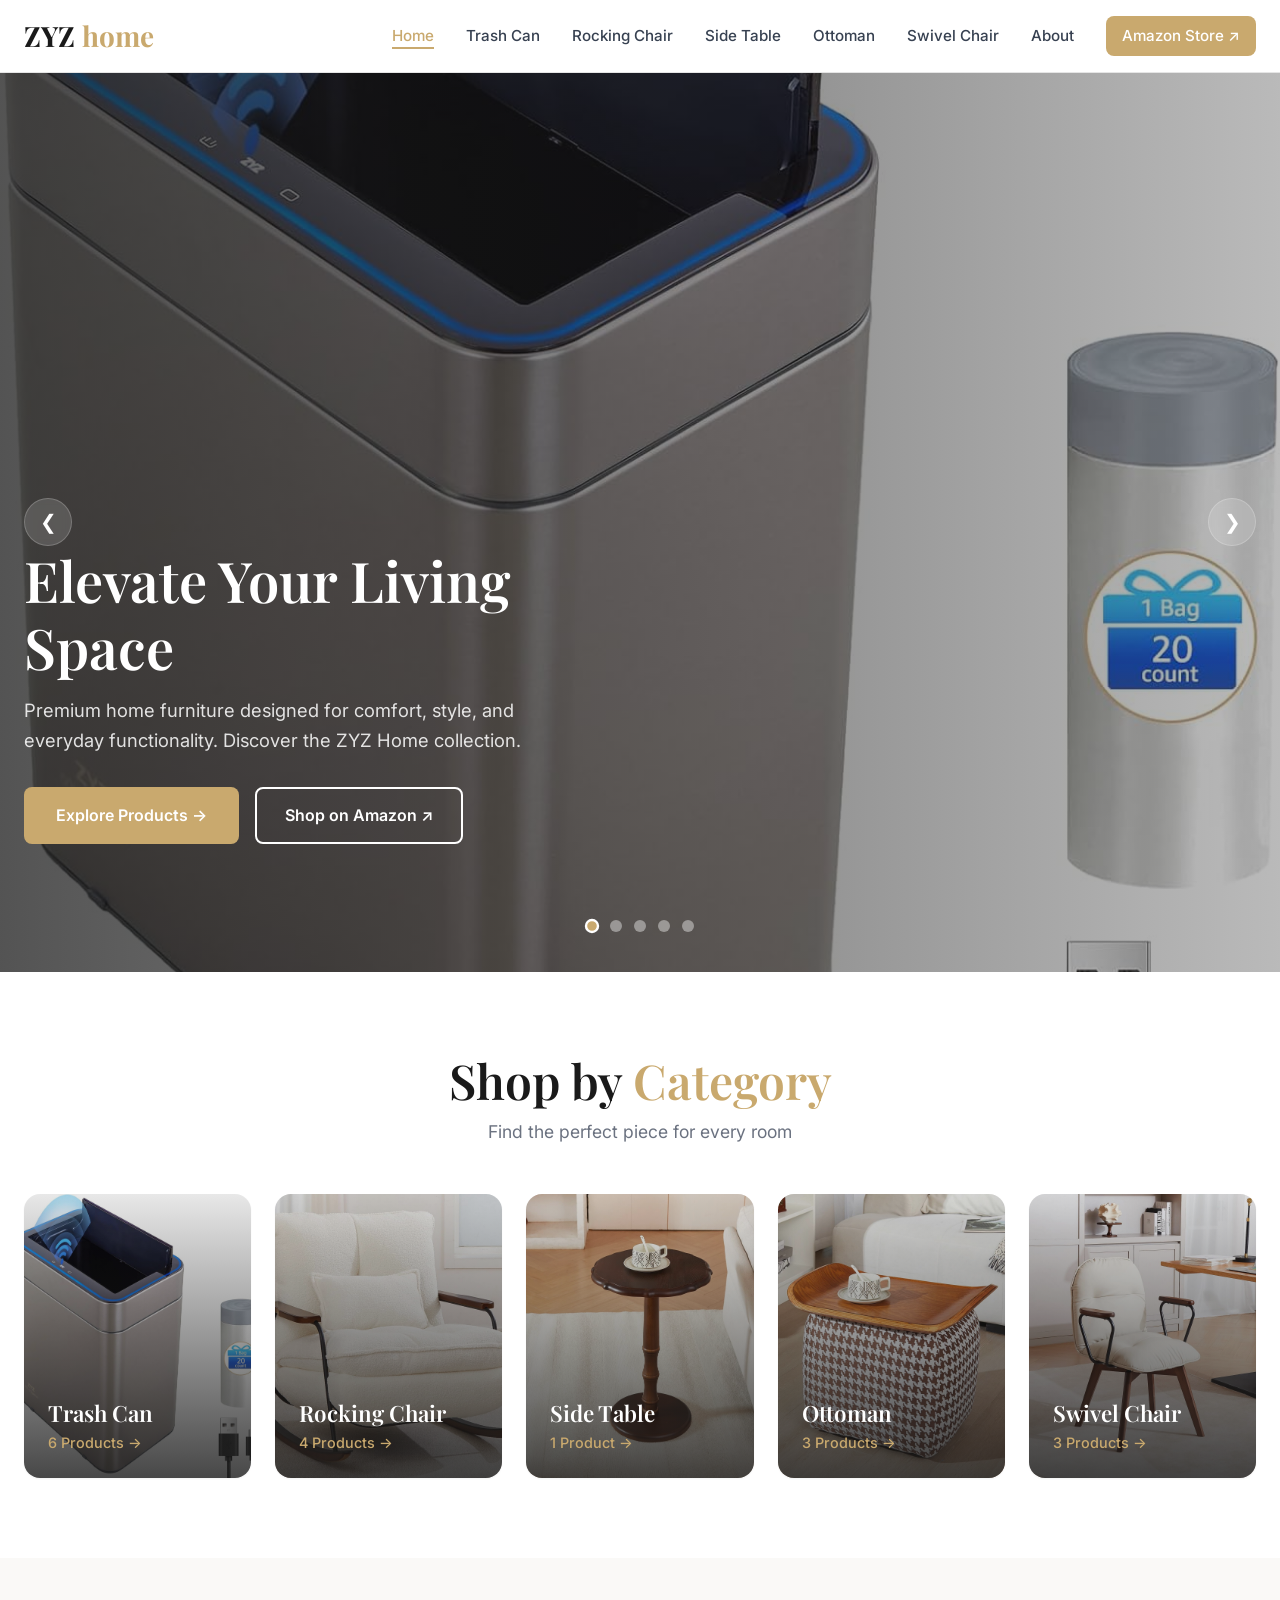
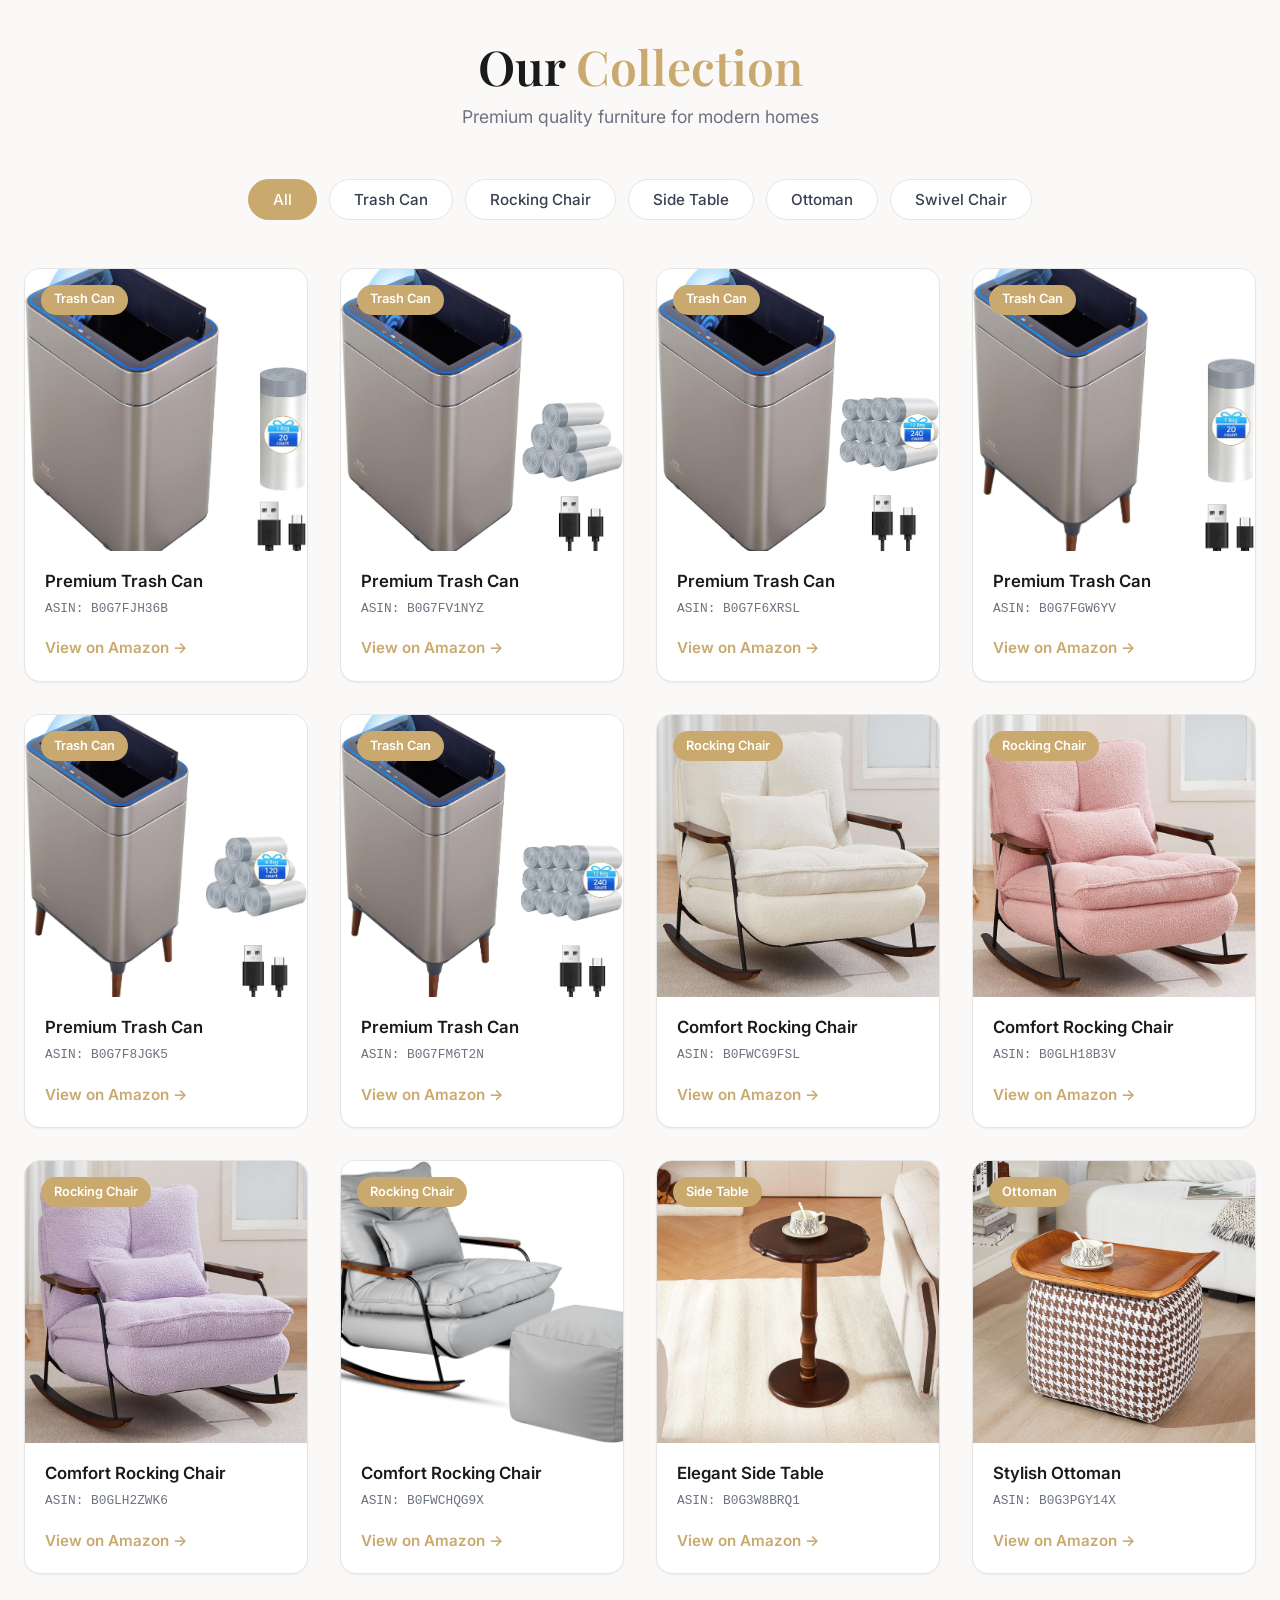
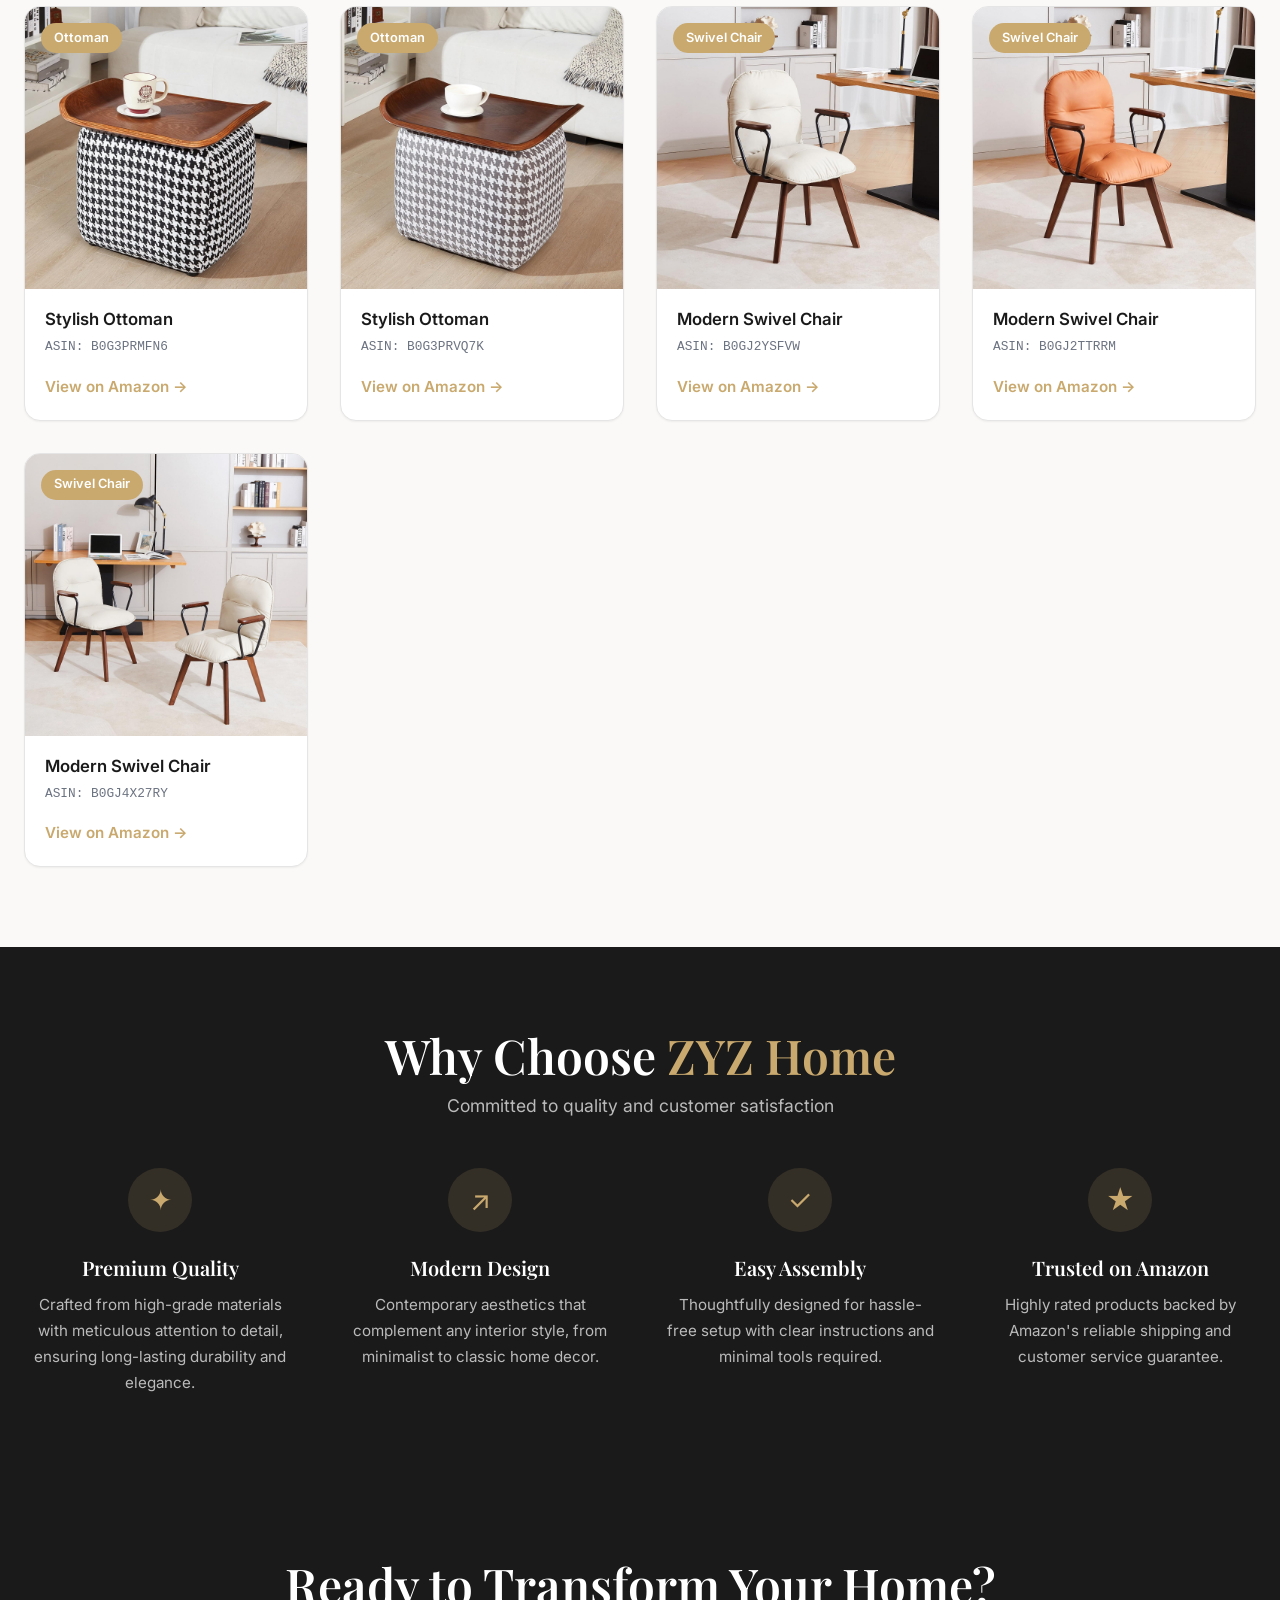
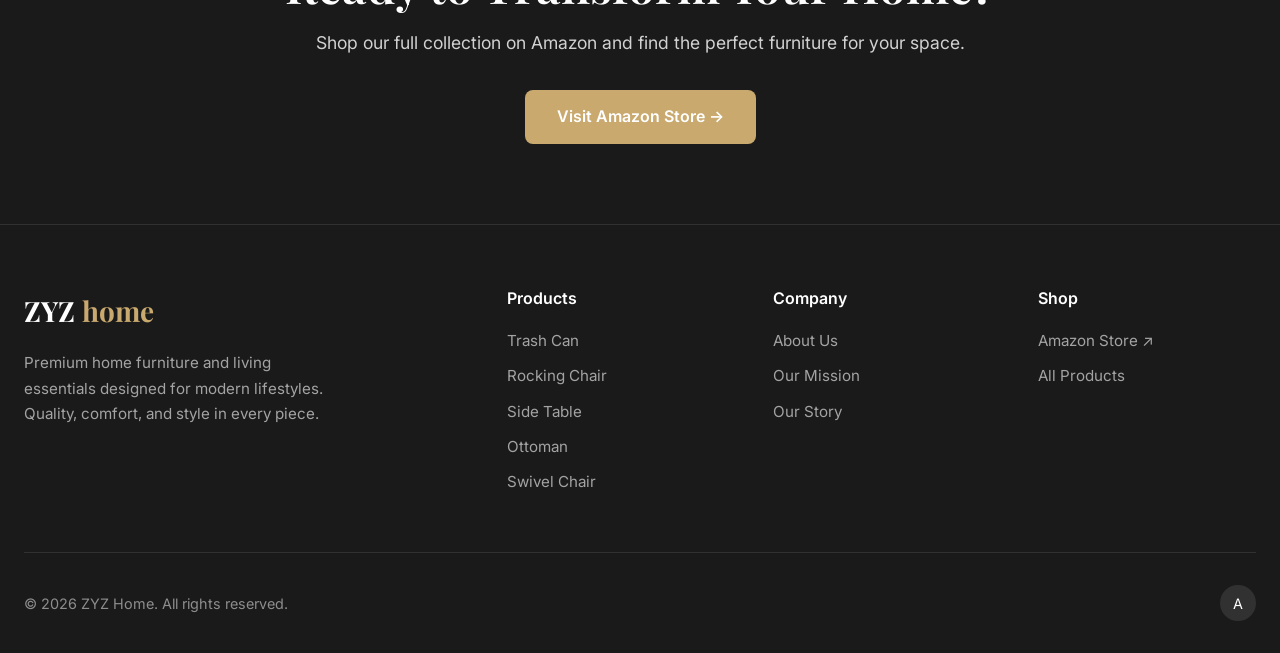
==== index.html @ 6f9af77f "feat: rebuild complete static website with all pages - Add 7 HTML pages: index, about, trash-can, ro" ====
<!DOCTYPE html>
<html lang="en">
<head>
  <meta charset="UTF-8">
  <meta name="viewport" content="width=device-width, initial-scale=1.0">
  <title>ZYZ Home | Premium Home Furniture & Living Essentials</title>
  <meta name="description" content="ZYZ Home offers premium home furniture including trash cans, rocking chairs, side tables, ottomans, and swivel chairs. Shop quality living essentials on Amazon.">
  <meta name="keywords" content="ZYZ Home, home furniture, trash can, rocking chair, side table, ottoman, swivel chair, living essentials, Amazon furniture">
  <meta name="author" content="ZYZ Home">
  <meta name="robots" content="index, follow">
  <link rel="canonical" href="https://zyzhome.com/">

  <!-- Open Graph -->
  <meta property="og:type" content="website">
  <meta property="og:url" content="https://zyzhome.com/">
  <meta property="og:title" content="ZYZ Home | Premium Home Furniture & Living Essentials">
  <meta property="og:description" content="Discover premium home furniture crafted for modern living. Shop trash cans, rocking chairs, side tables, ottomans, and swivel chairs.">
  <meta property="og:image" content="https://zyzhome.com/images/B0G7FJH36B.jpg">
  <meta property="og:site_name" content="ZYZ Home">
  <meta property="og:locale" content="en_US">

  <!-- Twitter Card -->
  <meta name="twitter:card" content="summary_large_image">
  <meta name="twitter:title" content="ZYZ Home | Premium Home Furniture & Living Essentials">
  <meta name="twitter:description" content="Discover premium home furniture crafted for modern living. Shop trash cans, rocking chairs, side tables, ottomans, and swivel chairs.">
  <meta name="twitter:image" content="https://zyzhome.com/images/B0G7FJH36B.jpg">

  <!-- Fonts -->
  <link rel="preconnect" href="https://fonts.googleapis.com">
  <link rel="preconnect" href="https://fonts.gstatic.com" crossorigin>
  <link href="https://fonts.googleapis.com/css2?family=Inter:wght@300;400;500;600;700&family=Playfair+Display:wght@400;500;600;700&display=swap" rel="stylesheet">

  <!-- Styles -->
  <link rel="stylesheet" href="css/style.css">

  <!-- Favicon -->
  <link rel="icon" type="image/svg+xml" href="data:image/svg+xml,<svg xmlns='http://www.w3.org/2000/svg' viewBox='0 0 100 100'><text y='.9em' font-size='90'>🏠</text></svg>">

  <!-- Schema.org JSON-LD -->
  <script type="application/ld+json">
  {
    "@context": "https://schema.org",
    "@type": "Organization",
    "name": "ZYZ Home",
    "url": "https://zyzhome.com",
    "logo": "https://zyzhome.com/images/B0G7FJH36B.jpg",
    "sameAs": [
      "https://www.amazon.com/stores/ZYZLIVING/page/F11979F5-F581-47CB-9717-7A19A6B0B1EC"
    ],
    "description": "ZYZ Home offers premium home furniture including trash cans, rocking chairs, side tables, ottomans, and swivel chairs."
  }
  </script>
  <script type="application/ld+json">
  {
    "@context": "https://schema.org",
    "@type": "WebSite",
    "url": "https://zyzhome.com",
    "name": "ZYZ Home",
    "potentialAction": {
      "@type": "SearchAction",
      "target": "https://zyzhome.com/?q={search_term_string}",
      "query-input": "required name=search_term_string"
    }
  }
  </script>
  <script type="application/ld+json">
  {
    "@context": "https://schema.org",
    "@type": "ItemList",
    "itemListElement": [
      {
        "@type": "ListItem",
        "position": 1,
        "name": "Trash Can",
        "item": "https://zyzhome.com/#trash-can"
      },
      {
        "@type": "ListItem",
        "position": 2,
        "name": "Rocking Chair",
        "item": "https://zyzhome.com/#rocking-chair"
      },
      {
        "@type": "ListItem",
        "position": 3,
        "name": "Side Table",
        "item": "https://zyzhome.com/#side-table"
      },
      {
        "@type": "ListItem",
        "position": 4,
        "name": "Ottoman",
        "item": "https://zyzhome.com/#ottoman"
      },
      {
        "@type": "ListItem",
        "position": 5,
        "name": "Swivel Chair",
        "item": "https://zyzhome.com/#swivel-chair"
      }
    ]
  }
  </script>
</head>
<body>

  <!-- Navigation -->
  <nav class="navbar" id="navbar" role="navigation" aria-label="Main navigation">
    <div class="container">
      <a href="index.html" class="logo">ZYZ <span>home</span></a>
      <ul class="nav-links" id="navLinks">
        <li><a href="index.html" class="active">Home</a></li>
        <li><a href="#trash-can">Trash Can</a></li>
        <li><a href="#rocking-chair">Rocking Chair</a></li>
        <li><a href="#side-table">Side Table</a></li>
        <li><a href="#ottoman">Ottoman</a></li>
        <li><a href="#swivel-chair">Swivel Chair</a></li>
        <li><a href="about.html">About</a></li>
        <li><a href="https://www.amazon.com/stores/ZYZLIVING/page/F11979F5-F581-47CB-9717-7A19A6B0B1EC" target="_blank" rel="noopener noreferrer" class="amazon-link">Amazon Store ↗</a></li>
      </ul>
      <button class="mobile-menu-btn" id="mobileMenuBtn" aria-label="Toggle menu" aria-expanded="false">
        <span></span>
        <span></span>
        <span></span>
      </button>
    </div>
  </nav>

  <!-- Hero Carousel -->
  <section class="hero-carousel" id="home" aria-label="Featured products carousel">
    <div class="carousel-slide active">
      <img src="images/B0G7FJH36B.jpg" alt="Premium Trash Can by ZYZ Home" loading="eager">
      <div class="carousel-overlay"></div>
    </div>
    <div class="carousel-slide">
      <img src="images/B0FWCG9FSL.jpg" alt="Comfortable Rocking Chair by ZYZ Home" loading="lazy">
      <div class="carousel-overlay"></div>
    </div>
    <div class="carousel-slide">
      <img src="images/B0G3W8BRQ1.jpg" alt="Elegant Side Table by ZYZ Home" loading="lazy">
      <div class="carousel-overlay"></div>
    </div>
    <div class="carousel-slide">
      <img src="images/B0G3PGY14X.jpg" alt="Stylish Ottoman by ZYZ Home" loading="lazy">
      <div class="carousel-overlay"></div>
    </div>
    <div class="carousel-slide">
      <img src="images/B0GJ2YSFVW.jpg" alt="Modern Swivel Chair by ZYZ Home" loading="lazy">
      <div class="carousel-overlay"></div>
    </div>

    <div class="carousel-content">
      <div class="container">
        <h2>Elevate Your Living Space</h2>
        <p>Premium home furniture designed for comfort, style, and everyday functionality. Discover the ZYZ Home collection.</p>
        <div class="carousel-buttons">
          <a href="#products" class="btn-primary">Explore Products →</a>
          <a href="https://www.amazon.com/stores/ZYZLIVING/page/F11979F5-F581-47CB-9717-7A19A6B0B1EC" target="_blank" rel="noopener noreferrer" class="btn-outline">Shop on Amazon ↗</a>
        </div>
      </div>
    </div>

    <button class="carousel-nav carousel-prev" id="carouselPrev" aria-label="Previous slide">❮</button>
    <button class="carousel-nav carousel-next" id="carouselNext" aria-label="Next slide">❯</button>

    <div class="carousel-dots" id="carouselDots" role="tablist" aria-label="Carousel navigation">
      <button class="carousel-dot active" data-index="0" role="tab" aria-label="Go to slide 1" aria-selected="true"></button>
      <button class="carousel-dot" data-index="1" role="tab" aria-label="Go to slide 2" aria-selected="false"></button>
      <button class="carousel-dot" data-index="2" role="tab" aria-label="Go to slide 3" aria-selected="false"></button>
      <button class="carousel-dot" data-index="3" role="tab" aria-label="Go to slide 4" aria-selected="false"></button>
      <button class="carousel-dot" data-index="4" role="tab" aria-label="Go to slide 5" aria-selected="false"></button>
    </div>
  </section>

  <!-- Categories -->
  <section class="categories-section" aria-label="Product categories">
    <div class="container">
      <div class="section-title">
        <h2>Shop by <span>Category</span></h2>
        <p class="section-subtitle">Find the perfect piece for every room</p>
      </div>
      <div class="categories-grid">
        <a href="#trash-can" class="category-card" onclick="filterProducts('trash-can')">
          <img src="images/B0G7FJH36B.jpg" alt="Trash Can Collection" loading="lazy">
          <div class="category-card-overlay">
            <h3>Trash Can</h3>
            <span>6 Products →</span>
          </div>
        </a>
        <a href="#rocking-chair" class="category-card" onclick="filterProducts('rocking-chair')">
          <img src="images/B0FWCG9FSL.jpg" alt="Rocking Chair Collection" loading="lazy">
          <div class="category-card-overlay">
            <h3>Rocking Chair</h3>
            <span>4 Products →</span>
          </div>
        </a>
        <a href="#side-table" class="category-card" onclick="filterProducts('side-table')">
          <img src="images/B0G3W8BRQ1.jpg" alt="Side Table Collection" loading="lazy">
          <div class="category-card-overlay">
            <h3>Side Table</h3>
            <span>1 Product →</span>
          </div>
        </a>
        <a href="#ottoman" class="category-card" onclick="filterProducts('ottoman')">
          <img src="images/B0G3PGY14X.jpg" alt="Ottoman Collection" loading="lazy">
          <div class="category-card-overlay">
            <h3>Ottoman</h3>
            <span>3 Products →</span>
          </div>
        </a>
        <a href="#swivel-chair" class="category-card" onclick="filterProducts('swivel-chair')">
          <img src="images/B0GJ2YSFVW.jpg" alt="Swivel Chair Collection" loading="lazy">
          <div class="category-card-overlay">
            <h3>Swivel Chair</h3>
            <span>3 Products →</span>
          </div>
        </a>
      </div>
    </div>
  </section>

  <!-- Products Section -->
  <section class="products-section" id="products" aria-label="All products">
    <div class="container">
      <div class="section-title">
        <h2>Our <span>Collection</span></h2>
        <p class="section-subtitle">Premium quality furniture for modern homes</p>
      </div>

      <div class="filter-bar" role="group" aria-label="Product filters">
        <button class="filter-btn active" data-filter="all" onclick="filterProducts('all')">All</button>
        <button class="filter-btn" data-filter="trash-can" onclick="filterProducts('trash-can')">Trash Can</button>
        <button class="filter-btn" data-filter="rocking-chair" onclick="filterProducts('rocking-chair')">Rocking Chair</button>
        <button class="filter-btn" data-filter="side-table" onclick="filterProducts('side-table')">Side Table</button>
        <button class="filter-btn" data-filter="ottoman" onclick="filterProducts('ottoman')">Ottoman</button>
        <button class="filter-btn" data-filter="swivel-chair" onclick="filterProducts('swivel-chair')">Swivel Chair</button>
      </div>

      <div class="products-grid" id="productsGrid">
        <!-- Trash Can -->
        <article class="product-card" data-category="trash-can" id="trash-can">
          <div class="product-image">
            <img src="images/B0G7FJH36B.jpg" alt="ZYZ Home Trash Can" loading="lazy">
            <span class="product-badge">Trash Can</span>
          </div>
          <div class="product-info">
            <h3>Premium Trash Can</h3>
            <span class="asin">ASIN: B0G7FJH36B</span>
            <a href="https://www.amazon.com/dp/B0G7FJH36B" target="_blank" rel="noopener noreferrer" class="product-link">View on Amazon →</a>
          </div>
        </article>
        <article class="product-card" data-category="trash-can">
          <div class="product-image">
            <img src="images/B0G7FV1NYZ.jpg" alt="ZYZ Home Trash Can" loading="lazy">
            <span class="product-badge">Trash Can</span>
          </div>
          <div class="product-info">
            <h3>Premium Trash Can</h3>
            <span class="asin">ASIN: B0G7FV1NYZ</span>
            <a href="https://www.amazon.com/dp/B0G7FV1NYZ" target="_blank" rel="noopener noreferrer" class="product-link">View on Amazon →</a>
          </div>
        </article>
        <article class="product-card" data-category="trash-can">
          <div class="product-image">
            <img src="images/B0G7F6XRSL.jpg" alt="ZYZ Home Trash Can" loading="lazy">
            <span class="product-badge">Trash Can</span>
          </div>
          <div class="product-info">
            <h3>Premium Trash Can</h3>
            <span class="asin">ASIN: B0G7F6XRSL</span>
            <a href="https://www.amazon.com/dp/B0G7F6XRSL" target="_blank" rel="noopener noreferrer" class="product-link">View on Amazon →</a>
          </div>
        </article>
        <article class="product-card" data-category="trash-can">
          <div class="product-image">
            <img src="images/B0G7FGW6YV.jpg" alt="ZYZ Home Trash Can" loading="lazy">
            <span class="product-badge">Trash Can</span>
          </div>
          <div class="product-info">
            <h3>Premium Trash Can</h3>
            <span class="asin">ASIN: B0G7FGW6YV</span>
            <a href="https://www.amazon.com/dp/B0G7FGW6YV" target="_blank" rel="noopener noreferrer" class="product-link">View on Amazon →</a>
          </div>
        </article>
        <article class="product-card" data-category="trash-can">
          <div class="product-image">
            <img src="images/B0G7F8JGK5.jpg" alt="ZYZ Home Trash Can" loading="lazy">
            <span class="product-badge">Trash Can</span>
          </div>
          <div class="product-info">
            <h3>Premium Trash Can</h3>
            <span class="asin">ASIN: B0G7F8JGK5</span>
            <a href="https://www.amazon.com/dp/B0G7F8JGK5" target="_blank" rel="noopener noreferrer" class="product-link">View on Amazon →</a>
          </div>
        </article>
        <article class="product-card" data-category="trash-can">
          <div class="product-image">
            <img src="images/B0G7FM6T2N.jpg" alt="ZYZ Home Trash Can" loading="lazy">
            <span class="product-badge">Trash Can</span>
          </div>
          <div class="product-info">
            <h3>Premium Trash Can</h3>
            <span class="asin">ASIN: B0G7FM6T2N</span>
            <a href="https://www.amazon.com/dp/B0G7FM6T2N" target="_blank" rel="noopener noreferrer" class="product-link">View on Amazon →</a>
          </div>
        </article>

        <!-- Rocking Chair -->
        <article class="product-card" data-category="rocking-chair" id="rocking-chair">
          <div class="product-image">
            <img src="images/B0FWCG9FSL.jpg" alt="ZYZ Home Rocking Chair" loading="lazy">
            <span class="product-badge">Rocking Chair</span>
          </div>
          <div class="product-info">
            <h3>Comfort Rocking Chair</h3>
            <span class="asin">ASIN: B0FWCG9FSL</span>
            <a href="https://www.amazon.com/dp/B0FWCG9FSL" target="_blank" rel="noopener noreferrer" class="product-link">View on Amazon →</a>
          </div>
        </article>
        <article class="product-card" data-category="rocking-chair">
          <div class="product-image">
            <img src="images/B0GLH18B3V.jpg" alt="ZYZ Home Rocking Chair" loading="lazy">
            <span class="product-badge">Rocking Chair</span>
          </div>
          <div class="product-info">
            <h3>Comfort Rocking Chair</h3>
            <span class="asin">ASIN: B0GLH18B3V</span>
            <a href="https://www.amazon.com/dp/B0GLH18B3V" target="_blank" rel="noopener noreferrer" class="product-link">View on Amazon →</a>
          </div>
        </article>
        <article class="product-card" data-category="rocking-chair">
          <div class="product-image">
            <img src="images/B0GLH2ZWK6.jpg" alt="ZYZ Home Rocking Chair" loading="lazy">
            <span class="product-badge">Rocking Chair</span>
          </div>
          <div class="product-info">
            <h3>Comfort Rocking Chair</h3>
            <span class="asin">ASIN: B0GLH2ZWK6</span>
            <a href="https://www.amazon.com/dp/B0GLH2ZWK6" target="_blank" rel="noopener noreferrer" class="product-link">View on Amazon →</a>
          </div>
        </article>
        <article class="product-card" data-category="rocking-chair">
          <div class="product-image">
            <img src="images/B0FWCHQG9X.jpg" alt="ZYZ Home Rocking Chair" loading="lazy">
            <span class="product-badge">Rocking Chair</span>
          </div>
          <div class="product-info">
            <h3>Comfort Rocking Chair</h3>
            <span class="asin">ASIN: B0FWCHQG9X</span>
            <a href="https://www.amazon.com/dp/B0FWCHQG9X" target="_blank" rel="noopener noreferrer" class="product-link">View on Amazon →</a>
          </div>
        </article>

        <!-- Side Table -->
        <article class="product-card" data-category="side-table" id="side-table">
          <div class="product-image">
            <img src="images/B0G3W8BRQ1.jpg" alt="ZYZ Home Side Table" loading="lazy">
            <span class="product-badge">Side Table</span>
          </div>
          <div class="product-info">
            <h3>Elegant Side Table</h3>
            <span class="asin">ASIN: B0G3W8BRQ1</span>
            <a href="https://www.amazon.com/dp/B0G3W8BRQ1" target="_blank" rel="noopener noreferrer" class="product-link">View on Amazon →</a>
          </div>
        </article>

        <!-- Ottoman -->
        <article class="product-card" data-category="ottoman" id="ottoman">
          <div class="product-image">
            <img src="images/B0G3PGY14X.jpg" alt="ZYZ Home Ottoman" loading="lazy">
            <span class="product-badge">Ottoman</span>
          </div>
          <div class="product-info">
            <h3>Stylish Ottoman</h3>
            <span class="asin">ASIN: B0G3PGY14X</span>
            <a href="https://www.amazon.com/dp/B0G3PGY14X" target="_blank" rel="noopener noreferrer" class="product-link">View on Amazon →</a>
          </div>
        </article>
        <article class="product-card" data-category="ottoman">
          <div class="product-image">
            <img src="images/B0G3PRMFN6.jpg" alt="ZYZ Home Ottoman" loading="lazy">
            <span class="product-badge">Ottoman</span>
          </div>
          <div class="product-info">
            <h3>Stylish Ottoman</h3>
            <span class="asin">ASIN: B0G3PRMFN6</span>
            <a href="https://www.amazon.com/dp/B0G3PRMFN6" target="_blank" rel="noopener noreferrer" class="product-link">View on Amazon →</a>
          </div>
        </article>
        <article class="product-card" data-category="ottoman">
          <div class="product-image">
            <img src="images/B0G3PRVQ7K.jpg" alt="ZYZ Home Ottoman" loading="lazy">
            <span class="product-badge">Ottoman</span>
          </div>
          <div class="product-info">
            <h3>Stylish Ottoman</h3>
            <span class="asin">ASIN: B0G3PRVQ7K</span>
            <a href="https://www.amazon.com/dp/B0G3PRVQ7K" target="_blank" rel="noopener noreferrer" class="product-link">View on Amazon →</a>
          </div>
        </article>

        <!-- Swivel Chair -->
        <article class="product-card" data-category="swivel-chair" id="swivel-chair">
          <div class="product-image">
            <img src="images/B0GJ2YSFVW.jpg" alt="ZYZ Home Swivel Chair" loading="lazy">
            <span class="product-badge">Swivel Chair</span>
          </div>
          <div class="product-info">
            <h3>Modern Swivel Chair</h3>
            <span class="asin">ASIN: B0GJ2YSFVW</span>
            <a href="https://www.amazon.com/dp/B0GJ2YSFVW" target="_blank" rel="noopener noreferrer" class="product-link">View on Amazon →</a>
          </div>
        </article>
        <article class="product-card" data-category="swivel-chair">
          <div class="product-image">
            <img src="images/B0GJ2TTRRM.jpg" alt="ZYZ Home Swivel Chair" loading="lazy">
            <span class="product-badge">Swivel Chair</span>
          </div>
          <div class="product-info">
            <h3>Modern Swivel Chair</h3>
            <span class="asin">ASIN: B0GJ2TTRRM</span>
            <a href="https://www.amazon.com/dp/B0GJ2TTRRM" target="_blank" rel="noopener noreferrer" class="product-link">View on Amazon →</a>
          </div>
        </article>
        <article class="product-card" data-category="swivel-chair">
          <div class="product-image">
            <img src="images/B0GJ4X27RY.jpg" alt="ZYZ Home Swivel Chair" loading="lazy">
            <span class="product-badge">Swivel Chair</span>
          </div>
          <div class="product-info">
            <h3>Modern Swivel Chair</h3>
            <span class="asin">ASIN: B0GJ4X27RY</span>
            <a href="https://www.amazon.com/dp/B0GJ4X27RY" target="_blank" rel="noopener noreferrer" class="product-link">View on Amazon →</a>
          </div>
        </article>
      </div>
    </div>
  </section>

  <!-- Features -->
  <section class="features-section" aria-label="Why choose ZYZ Home">
    <div class="container">
      <div class="section-title">
        <h2>Why Choose <span style="color: var(--accent);">ZYZ Home</span></h2>
        <p class="section-subtitle" style="color: rgba(255,255,255,0.7);">Committed to quality and customer satisfaction</p>
      </div>
      <div class="features-grid">
        <div class="feature-item">
          <div class="feature-icon">✦</div>
          <h3>Premium Quality</h3>
          <p>Crafted from high-grade materials with meticulous attention to detail, ensuring long-lasting durability and elegance.</p>
        </div>
        <div class="feature-item">
          <div class="feature-icon">↗</div>
          <h3>Modern Design</h3>
          <p>Contemporary aesthetics that complement any interior style, from minimalist to classic home decor.</p>
        </div>
        <div class="feature-item">
          <div class="feature-icon">✓</div>
          <h3>Easy Assembly</h3>
          <p>Thoughtfully designed for hassle-free setup with clear instructions and minimal tools required.</p>
        </div>
        <div class="feature-item">
          <div class="feature-icon">★</div>
          <h3>Trusted on Amazon</h3>
          <p>Highly rated products backed by Amazon's reliable shipping and customer service guarantee.</p>
        </div>
      </div>
    </div>
  </section>

  <!-- CTA -->
  <section class="cta-section" aria-label="Call to action">
    <div class="container">
      <h2>Ready to Transform Your Home?</h2>
      <p>Shop our full collection on Amazon and find the perfect furniture for your space.</p>
      <a href="https://www.amazon.com/stores/ZYZLIVING/page/F11979F5-F581-47CB-9717-7A19A6B0B1EC" target="_blank" rel="noopener noreferrer" class="btn-primary">Visit Amazon Store →</a>
    </div>
  </section>

  <!-- Footer -->
  <footer class="footer" role="contentinfo">
    <div class="container">
      <div class="footer-grid">
        <div class="footer-brand">
          <a href="index.html" class="logo">ZYZ <span>home</span></a>
          <p>Premium home furniture and living essentials designed for modern lifestyles. Quality, comfort, and style in every piece.</p>
        </div>
        <div class="footer-links">
          <h4>Products</h4>
          <ul>
            <li><a href="#trash-can">Trash Can</a></li>
            <li><a href="#rocking-chair">Rocking Chair</a></li>
            <li><a href="#side-table">Side Table</a></li>
            <li><a href="#ottoman">Ottoman</a></li>
            <li><a href="#swivel-chair">Swivel Chair</a></li>
          </ul>
        </div>
        <div class="footer-links">
          <h4>Company</h4>
          <ul>
            <li><a href="about.html">About Us</a></li>
            <li><a href="about.html#mission">Our Mission</a></li>
            <li><a href="about.html#timeline">Our Story</a></li>
          </ul>
        </div>
        <div class="footer-links">
          <h4>Shop</h4>
          <ul>
            <li><a href="https://www.amazon.com/stores/ZYZLIVING/page/F11979F5-F581-47CB-9717-7A19A6B0B1EC" target="_blank" rel="noopener noreferrer">Amazon Store ↗</a></li>
            <li><a href="#products">All Products</a></li>
          </ul>
        </div>
      </div>
      <div class="footer-bottom">
        <p>© <span id="year"></span> ZYZ Home. All rights reserved.</p>
        <div class="footer-social">
          <a href="https://www.amazon.com/stores/ZYZLIVING/page/F11979F5-F581-47CB-9717-7A19A6B0B1EC" target="_blank" rel="noopener noreferrer" aria-label="Amazon Store">A</a>
        </div>
      </div>
    </div>
  </footer>

  <script>
    // Navbar scroll effect
    const navbar = document.getElementById('navbar');
    window.addEventListener('scroll', () => {
      if (window.scrollY > 50) {
        navbar.classList.add('scrolled');
      } else {
        navbar.classList.remove('scrolled');
      }
    });

    // Mobile menu
    const mobileMenuBtn = document.getElementById('mobileMenuBtn');
    const navLinks = document.getElementById('navLinks');
    mobileMenuBtn.addEventListener('click', () => {
      navLinks.classList.toggle('open');
      const expanded = navLinks.classList.contains('open');
      mobileMenuBtn.setAttribute('aria-expanded', expanded);
    });

    // Close mobile menu when clicking a link
    navLinks.querySelectorAll('a').forEach(link => {
      link.addEventListener('click', () => {
        navLinks.classList.remove('open');
        mobileMenuBtn.setAttribute('aria-expanded', 'false');
      });
    });

    // Carousel
    const slides = document.querySelectorAll('.carousel-slide');
    const dots = document.querySelectorAll('.carousel-dot');
    const prevBtn = document.getElementById('carouselPrev');
    const nextBtn = document.getElementById('carouselNext');
    let currentSlide = 0;
    let carouselInterval;

    function showSlide(index) {
      slides.forEach((slide, i) => {
        slide.classList.toggle('active', i === index);
      });
      dots.forEach((dot, i) => {
        dot.classList.toggle('active', i === index);
        dot.setAttribute('aria-selected', i === index);
      });
      currentSlide = index;
    }

    function nextSlide() {
      showSlide((currentSlide + 1) % slides.length);
    }

    function prevSlide() {
      showSlide((currentSlide - 1 + slides.length) % slides.length);
    }

    function startCarousel() {
      carouselInterval = setInterval(nextSlide, 5000);
    }

    function stopCarousel() {
      clearInterval(carouselInterval);
    }

    prevBtn.addEventListener('click', () => { stopCarousel(); prevSlide(); startCarousel(); });
    nextBtn.addEventListener('click', () => { stopCarousel(); nextSlide(); startCarousel(); });
    dots.forEach(dot => {
      dot.addEventListener('click', () => {
        stopCarousel();
        showSlide(parseInt(dot.dataset.index));
        startCarousel();
      });
    });

    startCarousel();

    // Product filtering
    function filterProducts(category) {
      const cards = document.querySelectorAll('.product-card');
      const buttons = document.querySelectorAll('.filter-btn');

      buttons.forEach(btn => {
        btn.classList.toggle('active', btn.dataset.filter === category);
      });

      cards.forEach(card => {
        if (category === 'all' || card.dataset.category === category) {
          card.style.display = '';
        } else {
          card.style.display = 'none';
        }
      });

      // Scroll to products section
      document.getElementById('products').scrollIntoView({ behavior: 'smooth' });
    }

    // Set current year
    document.getElementById('year').textContent = new Date().getFullYear();
  </script>
</body>
</html>
---- css/style.css ----
/* ==========================================
   ZYZ Home - Main Stylesheet
   https://zyzhome.com
   ========================================== */

/* CSS Variables */
:root {
  --primary: #1a1a1a;
  --accent: #c9a96e;
  --bg: #faf9f7;
  --white: #ffffff;
  --gray-100: #f5f5f5;
  --gray-200: #e5e5e5;
  --gray-500: #6b7280;
  --gray-700: #374151;
  --shadow-sm: 0 1px 2px 0 rgba(0, 0, 0, 0.05);
  --shadow-md: 0 4px 6px -1px rgba(0, 0, 0, 0.1), 0 2px 4px -1px rgba(0, 0, 0, 0.06);
  --shadow-lg: 0 10px 15px -3px rgba(0, 0, 0, 0.1), 0 4px 6px -2px rgba(0, 0, 0, 0.05);
  --radius: 8px;
  --radius-lg: 16px;
  --transition: all 0.3s ease;
  --font-body: 'Inter', -apple-system, BlinkMacSystemFont, 'Segoe UI', Roboto, sans-serif;
  --font-display: 'Playfair Display', Georgia, 'Times New Roman', serif;
}

/* Reset & Base */
*, *::before, *::after {
  margin: 0;
  padding: 0;
  box-sizing: border-box;
}

html {
  scroll-behavior: smooth;
  font-size: 16px;
}

body {
  font-family: var(--font-body);
  background-color: var(--bg);
  color: var(--primary);
  line-height: 1.6;
  -webkit-font-smoothing: antialiased;
}

img {
  max-width: 100%;
  height: auto;
  display: block;
}

a {
  color: inherit;
  text-decoration: none;
  transition: var(--transition);
}

ul, ol {
  list-style: none;
}

button {
  cursor: pointer;
  border: none;
  background: none;
  font-family: inherit;
  transition: var(--transition);
}

.container {
  width: 100%;
  max-width: 1280px;
  margin: 0 auto;
  padding: 0 1.5rem;
}

.section-padding {
  padding: 5rem 0;
}

/* Typography */
h1, h2, h3, h4 {
  font-family: var(--font-display);
  font-weight: 600;
  line-height: 1.2;
}

h1 { font-size: clamp(2.5rem, 5vw, 4rem); }
h2 { font-size: clamp(2rem, 4vw, 3rem); }
h3 { font-size: clamp(1.25rem, 2vw, 1.5rem); }

.section-title {
  text-align: center;
  margin-bottom: 3rem;
}

.section-title span {
  color: var(--accent);
}

.section-subtitle {
  text-align: center;
  color: var(--gray-500);
  margin-top: 0.5rem;
  font-size: 1.1rem;
}

/* ==========================================
   Navigation
   ========================================== */
.navbar {
  position: fixed;
  top: 0;
  left: 0;
  width: 100%;
  z-index: 1000;
  background: rgba(255, 255, 255, 0.95);
  backdrop-filter: blur(10px);
  border-bottom: 1px solid var(--gray-200);
  transition: var(--transition);
}

.navbar.scrolled {
  box-shadow: var(--shadow-md);
}

.navbar .container {
  display: flex;
  align-items: center;
  justify-content: space-between;
  height: 72px;
}

.logo {
  font-family: var(--font-display);
  font-size: 1.75rem;
  font-weight: 700;
  color: var(--primary);
}

.logo span {
  color: var(--accent);
}

.nav-links {
  display: flex;
  align-items: center;
  gap: 2rem;
}

.nav-links a {
  font-size: 0.95rem;
  font-weight: 500;
  color: var(--gray-700);
  position: relative;
}

.nav-links a:hover,
.nav-links a.active {
  color: var(--accent);
}

.nav-links a::after {
  content: '';
  position: absolute;
  bottom: -4px;
  left: 0;
  width: 0;
  height: 2px;
  background: var(--accent);
  transition: var(--transition);
}

.nav-links a:hover::after,
.nav-links a.active::after {
  width: 100%;
}

.nav-links .amazon-link {
  display: inline-flex;
  align-items: center;
  gap: 0.4rem;
  background: var(--accent);
  color: var(--white);
  padding: 0.5rem 1rem;
  border-radius: var(--radius);
}

.nav-links .amazon-link:hover {
  background: var(--primary);
}

.nav-links .amazon-link::after {
  display: none;
}

.mobile-menu-btn {
  display: none;
  flex-direction: column;
  gap: 5px;
  padding: 0.5rem;
}

.mobile-menu-btn span {
  display: block;
  width: 24px;
  height: 2px;
  background: var(--primary);
  transition: var(--transition);
}

/* ==========================================
   Hero Carousel
   ========================================== */
.hero-carousel {
  position: relative;
  width: 100%;
  height: 100vh;
  min-height: 600px;
  max-height: 900px;
  overflow: hidden;
  margin-top: 72px;
}

.carousel-slide {
  position: absolute;
  top: 0;
  left: 0;
  width: 100%;
  height: 100%;
  opacity: 0;
  transition: opacity 1s ease-in-out;
  z-index: 1;
}

.carousel-slide.active {
  opacity: 1;
  z-index: 2;
}

.carousel-slide img {
  width: 100%;
  height: 100%;
  object-fit: cover;
}

.carousel-overlay {
  position: absolute;
  inset: 0;
  background: linear-gradient(to right, rgba(26, 26, 26, 0.75), rgba(26, 26, 26, 0.3));
  z-index: 2;
}

.carousel-content {
  position: absolute;
  bottom: 0;
  left: 0;
  width: 100%;
  z-index: 3;
  padding: 0 0 8rem;
}

.carousel-content .container {
  max-width: 1280px;
  margin: 0 auto;
  padding: 0 1.5rem;
}

.carousel-content h2 {
  font-family: var(--font-display);
  font-size: clamp(2rem, 5vw, 3.5rem);
  color: var(--white);
  margin-bottom: 1rem;
  max-width: 600px;
}

.carousel-content p {
  color: rgba(255, 255, 255, 0.85);
  font-size: 1.15rem;
  max-width: 500px;
  margin-bottom: 2rem;
}

.btn-primary {
  display: inline-flex;
  align-items: center;
  gap: 0.5rem;
  background: var(--accent);
  color: var(--white);
  padding: 0.9rem 2rem;
  border-radius: var(--radius);
  font-weight: 600;
  font-size: 1rem;
  transition: var(--transition);
}

.btn-primary:hover {
  background: var(--primary);
  transform: translateY(-2px);
}

.btn-outline {
  display: inline-flex;
  align-items: center;
  gap: 0.5rem;
  border: 2px solid var(--white);
  color: var(--white);
  padding: 0.85rem 1.75rem;
  border-radius: var(--radius);
  font-weight: 600;
  font-size: 1rem;
  transition: var(--transition);
}

.btn-outline:hover {
  background: var(--white);
  color: var(--primary);
}

.carousel-buttons {
  display: flex;
  gap: 1rem;
}

.carousel-dots {
  position: absolute;
  bottom: 2.5rem;
  left: 50%;
  transform: translateX(-50%);
  display: flex;
  gap: 0.75rem;
  z-index: 4;
}

.carousel-dot {
  width: 12px;
  height: 12px;
  border-radius: 50%;
  background: rgba(255, 255, 255, 0.4);
  cursor: pointer;
  transition: var(--transition);
  border: 2px solid transparent;
}

.carousel-dot.active {
  background: var(--accent);
  border-color: var(--white);
  transform: scale(1.2);
}

.carousel-nav {
  position: absolute;
  top: 50%;
  transform: translateY(-50%);
  z-index: 4;
  width: 48px;
  height: 48px;
  border-radius: 50%;
  background: rgba(255, 255, 255, 0.15);
  backdrop-filter: blur(4px);
  color: var(--white);
  display: flex;
  align-items: center;
  justify-content: center;
  font-size: 1.25rem;
  border: 1px solid rgba(255, 255, 255, 0.2);
}

.carousel-nav:hover {
  background: rgba(255, 255, 255, 0.3);
}

.carousel-prev { left: 1.5rem; }
.carousel-next { right: 1.5rem; }

/* ==========================================
   Category Cards
   ========================================== */
.categories-section {
  padding: 5rem 0;
  background: var(--white);
}

.categories-grid {
  display: grid;
  grid-template-columns: repeat(auto-fit, minmax(220px, 1fr));
  gap: 1.5rem;
}

.category-card {
  position: relative;
  border-radius: var(--radius-lg);
  overflow: hidden;
  aspect-ratio: 4/5;
  cursor: pointer;
  box-shadow: var(--shadow-sm);
  transition: var(--transition);
}

.category-card:hover {
  transform: translateY(-8px);
  box-shadow: var(--shadow-lg);
}

.category-card img {
  width: 100%;
  height: 100%;
  object-fit: cover;
  transition: transform 0.5s ease;
}

.category-card:hover img {
  transform: scale(1.08);
}

.category-card-overlay {
  position: absolute;
  inset: 0;
  background: linear-gradient(to top, rgba(26, 26, 26, 0.8), rgba(26, 26, 26, 0.1));
  display: flex;
  flex-direction: column;
  justify-content: flex-end;
  padding: 1.5rem;
}

.category-card h3 {
  color: var(--white);
  font-size: 1.4rem;
  margin-bottom: 0.25rem;
}

.category-card span {
  color: var(--accent);
  font-size: 0.9rem;
  font-weight: 500;
}

/* ==========================================
   Products Section
   ========================================== */
.products-section {
  padding: 5rem 0;
  background: var(--bg);
}

.filter-bar {
  display: flex;
  flex-wrap: wrap;
  justify-content: center;
  gap: 0.75rem;
  margin-bottom: 3rem;
}

.filter-btn {
  padding: 0.6rem 1.5rem;
  border-radius: 50px;
  font-size: 0.95rem;
  font-weight: 500;
  color: var(--gray-700);
  background: var(--white);
  border: 1px solid var(--gray-200);
  transition: var(--transition);
}

.filter-btn:hover,
.filter-btn.active {
  background: var(--accent);
  color: var(--white);
  border-color: var(--accent);
}

.products-grid {
  display: grid;
  grid-template-columns: repeat(auto-fill, minmax(280px, 1fr));
  gap: 2rem;
}

.product-card {
  background: var(--white);
  border-radius: var(--radius-lg);
  overflow: hidden;
  box-shadow: var(--shadow-sm);
  transition: var(--transition);
  border: 1px solid var(--gray-200);
}

.product-card:hover {
  transform: translateY(-6px);
  box-shadow: var(--shadow-lg);
  border-color: var(--accent);
}

.product-image {
  position: relative;
  aspect-ratio: 1/1;
  overflow: hidden;
  background: var(--gray-100);
}

.product-image img {
  width: 100%;
  height: 100%;
  object-fit: cover;
  transition: transform 0.4s ease;
}

.product-card:hover .product-image img {
  transform: scale(1.05);
}

.product-badge {
  position: absolute;
  top: 1rem;
  left: 1rem;
  background: var(--accent);
  color: var(--white);
  padding: 0.3rem 0.8rem;
  border-radius: 50px;
  font-size: 0.8rem;
  font-weight: 600;
  text-transform: capitalize;
}

.product-info {
  padding: 1.25rem;
}

.product-info h3 {
  font-family: var(--font-body);
  font-size: 1.05rem;
  font-weight: 600;
  margin-bottom: 0.5rem;
  color: var(--primary);
}

.product-info .asin {
  font-size: 0.8rem;
  color: var(--gray-500);
  font-family: monospace;
  margin-bottom: 1rem;
  display: block;
}

.product-link {
  display: inline-flex;
  align-items: center;
  gap: 0.4rem;
  color: var(--accent);
  font-weight: 600;
  font-size: 0.95rem;
}

.product-link:hover {
  color: var(--primary);
}

/* ==========================================
   Features / About Snippet
   ========================================== */
.features-section {
  padding: 5rem 0;
  background: var(--primary);
  color: var(--white);
}

.features-grid {
  display: grid;
  grid-template-columns: repeat(auto-fit, minmax(250px, 1fr));
  gap: 3rem;
}

.feature-item {
  text-align: center;
}

.feature-icon {
  width: 64px;
  height: 64px;
  margin: 0 auto 1.5rem;
  background: rgba(201, 169, 110, 0.15);
  border-radius: 50%;
  display: flex;
  align-items: center;
  justify-content: center;
  font-size: 1.75rem;
  color: var(--accent);
}

.feature-item h3 {
  font-size: 1.25rem;
  margin-bottom: 0.75rem;
  color: var(--white);
}

.feature-item p {
  color: rgba(255, 255, 255, 0.7);
  font-size: 0.95rem;
  line-height: 1.7;
}

/* ==========================================
   About Page - Hero
   ========================================== */
.about-hero {
  position: relative;
  height: 60vh;
  min-height: 450px;
  max-height: 600px;
  display: flex;
  align-items: center;
  justify-content: center;
  text-align: center;
  margin-top: 72px;
  overflow: hidden;
}

.about-hero img {
  position: absolute;
  inset: 0;
  width: 100%;
  height: 100%;
  object-fit: cover;
}

.about-hero-overlay {
  position: absolute;
  inset: 0;
  background: rgba(26, 26, 26, 0.6);
}

.about-hero-content {
  position: relative;
  z-index: 2;
  max-width: 800px;
  padding: 0 1.5rem;
}

.about-hero-content h1 {
  color: var(--white);
  margin-bottom: 1rem;
}

.about-hero-content p {
  color: rgba(255, 255, 255, 0.9);
  font-size: 1.2rem;
}

/* ==========================================
   About Page - Story
   ========================================== */
.story-section {
  padding: 5rem 0;
  background: var(--white);
}

.story-grid {
  display: grid;
  grid-template-columns: 1fr 1fr;
  gap: 4rem;
  align-items: center;
}

.story-image {
  border-radius: var(--radius-lg);
  overflow: hidden;
  box-shadow: var(--shadow-lg);
}

.story-image img {
  width: 100%;
  height: 100%;
  object-fit: cover;
}

.story-content h2 {
  margin-bottom: 1.5rem;
}

.story-content p {
  color: var(--gray-700);
  margin-bottom: 1rem;
  line-height: 1.8;
}

/* ==========================================
   Mission & Values
   ========================================== */
.mission-section {
  padding: 5rem 0;
  background: var(--bg);
}

.values-grid {
  display: grid;
  grid-template-columns: repeat(auto-fit, minmax(280px, 1fr));
  gap: 2rem;
  margin-top: 3rem;
}

.value-card {
  background: var(--white);
  padding: 2.5rem 2rem;
  border-radius: var(--radius-lg);
  text-align: center;
  box-shadow: var(--shadow-sm);
  border: 1px solid var(--gray-200);
  transition: var(--transition);
}

.value-card:hover {
  transform: translateY(-4px);
  box-shadow: var(--shadow-md);
  border-color: var(--accent);
}

.value-icon {
  width: 60px;
  height: 60px;
  margin: 0 auto 1.25rem;
  background: rgba(201, 169, 110, 0.1);
  border-radius: 50%;
  display: flex;
  align-items: center;
  justify-content: center;
  font-size: 1.5rem;
  color: var(--accent);
}

.value-card h3 {
  font-size: 1.25rem;
  margin-bottom: 0.75rem;
}

.value-card p {
  color: var(--gray-500);
  font-size: 0.95rem;
  line-height: 1.7;
}

/* ==========================================
   Timeline
   ========================================== */
.timeline-section {
  padding: 5rem 0;
  background: var(--white);
}

.timeline {
  position: relative;
  max-width: 800px;
  margin: 3rem auto 0;
}

.timeline::before {
  content: '';
  position: absolute;
  left: 50%;
  top: 0;
  bottom: 0;
  width: 2px;
  background: var(--gray-200);
  transform: translateX(-50%);
}

.timeline-item {
  position: relative;
  width: 50%;
  padding: 0 3rem 2.5rem;
}

.timeline-item:nth-child(odd) {
  left: 0;
  text-align: right;
  padding-right: 3rem;
}

.timeline-item:nth-child(even) {
  left: 50%;
  padding-left: 3rem;
}

.timeline-dot {
  position: absolute;
  width: 16px;
  height: 16px;
  border-radius: 50%;
  background: var(--accent);
  border: 3px solid var(--white);
  box-shadow: 0 0 0 2px var(--accent);
  top: 0.25rem;
}

.timeline-item:nth-child(odd) .timeline-dot {
  right: -8px;
}

.timeline-item:nth-child(even) .timeline-dot {
  left: -8px;
}

.timeline-year {
  font-family: var(--font-display);
  font-size: 1.5rem;
  font-weight: 600;
  color: var(--accent);
  margin-bottom: 0.5rem;
}

.timeline-title {
  font-weight: 600;
  font-size: 1.1rem;
  margin-bottom: 0.5rem;
}

.timeline-desc {
  color: var(--gray-500);
  font-size: 0.95rem;
  line-height: 1.6;
}

/* ==========================================
   CTA Section
   ========================================== */
.cta-section {
  padding: 5rem 0;
  background: var(--primary);
  text-align: center;
}

.cta-section h2 {
  color: var(--white);
  margin-bottom: 1rem;
}

.cta-section p {
  color: rgba(255, 255, 255, 0.8);
  margin-bottom: 2rem;
  font-size: 1.1rem;
}

/* ==========================================
   Footer
   ========================================== */
.footer {
  background: var(--primary);
  color: var(--white);
  padding: 4rem 0 2rem;
  border-top: 1px solid rgba(255, 255, 255, 0.1);
}

.footer-grid {
  display: grid;
  grid-template-columns: 2fr repeat(3, 1fr);
  gap: 3rem;
  margin-bottom: 3rem;
}

.footer-brand .logo {
  color: var(--white);
  margin-bottom: 1rem;
  display: inline-block;
}

.footer-brand p {
  color: rgba(255, 255, 255, 0.6);
  font-size: 0.95rem;
  line-height: 1.7;
  max-width: 300px;
}

.footer-links h4 {
  font-family: var(--font-body);
  font-size: 1rem;
  font-weight: 600;
  margin-bottom: 1.25rem;
  color: var(--white);
}

.footer-links ul li {
  margin-bottom: 0.6rem;
}

.footer-links ul li a {
  color: rgba(255, 255, 255, 0.6);
  font-size: 0.95rem;
  transition: var(--transition);
}

.footer-links ul li a:hover {
  color: var(--accent);
  padding-left: 4px;
}

.footer-bottom {
  border-top: 1px solid rgba(255, 255, 255, 0.1);
  padding-top: 2rem;
  display: flex;
  justify-content: space-between;
  align-items: center;
  flex-wrap: wrap;
  gap: 1rem;
}

.footer-bottom p {
  color: rgba(255, 255, 255, 0.5);
  font-size: 0.9rem;
}

.footer-social {
  display: flex;
  gap: 1rem;
}

.footer-social a {
  width: 36px;
  height: 36px;
  border-radius: 50%;
  background: rgba(255, 255, 255, 0.1);
  display: flex;
  align-items: center;
  justify-content: center;
  color: var(--white);
  font-size: 0.9rem;
  transition: var(--transition);
}

.footer-social a:hover {
  background: var(--accent);
  transform: translateY(-2px);
}

/* ==========================================
   Responsive Design
   ========================================== */
@media (max-width: 1024px) {
  .footer-grid {
    grid-template-columns: repeat(2, 1fr);
  }

  .story-grid {
    gap: 2.5rem;
  }
}

@media (max-width: 768px) {
  .nav-links {
    position: fixed;
    top: 72px;
    left: 0;
    width: 100%;
    background: var(--white);
    flex-direction: column;
    padding: 1.5rem;
    gap: 1rem;
    border-bottom: 1px solid var(--gray-200);
    transform: translateY(-150%);
    opacity: 0;
    transition: var(--transition);
    pointer-events: none;
    box-shadow: var(--shadow-lg);
  }

  .nav-links.open {
    transform: translateY(0);
    opacity: 1;
    pointer-events: all;
  }

  .nav-links .amazon-link {
    width: 100%;
    justify-content: center;
    margin-top: 0.5rem;
  }

  .mobile-menu-btn {
    display: flex;
  }

  .carousel-nav {
    display: none;
  }

  .carousel-content {
    padding-bottom: 6rem;
  }

  .carousel-buttons {
    flex-direction: column;
    gap: 0.75rem;
  }

  .btn-primary,
  .btn-outline {
    width: fit-content;
  }

  .story-grid {
    grid-template-columns: 1fr;
  }

  .story-image {
    order: -1;
  }

  .timeline::before {
    left: 1rem;
  }

  .timeline-item,
  .timeline-item:nth-child(odd),
  .timeline-item:nth-child(even) {
    width: 100%;
    left: 0;
    text-align: left;
    padding-left: 3rem;
    padding-right: 0;
  }

  .timeline-item:nth-child(odd) .timeline-dot,
  .timeline-item:nth-child(even) .timeline-dot {
    left: -8px;
    right: auto;
  }

  .footer-grid {
    grid-template-columns: 1fr;
    gap: 2rem;
  }

  .footer-bottom {
    flex-direction: column;
    text-align: center;
  }
}

@media (max-width: 480px) {
  .categories-grid {
    grid-template-columns: 1fr 1fr;
  }

  .products-grid {
    grid-template-columns: 1fr;
  }

  .filter-bar {
    gap: 0.5rem;
  }

  .filter-btn {
    padding: 0.5rem 1rem;
    font-size: 0.85rem;
  }
}

/* ==========================================
   Utilities
   ========================================== */
.sr-only {
  position: absolute;
  width: 1px;
  height: 1px;
  padding: 0;
  margin: -1px;
  overflow: hidden;
  clip: rect(0, 0, 0, 0);
  white-space: nowrap;
  border: 0;
}
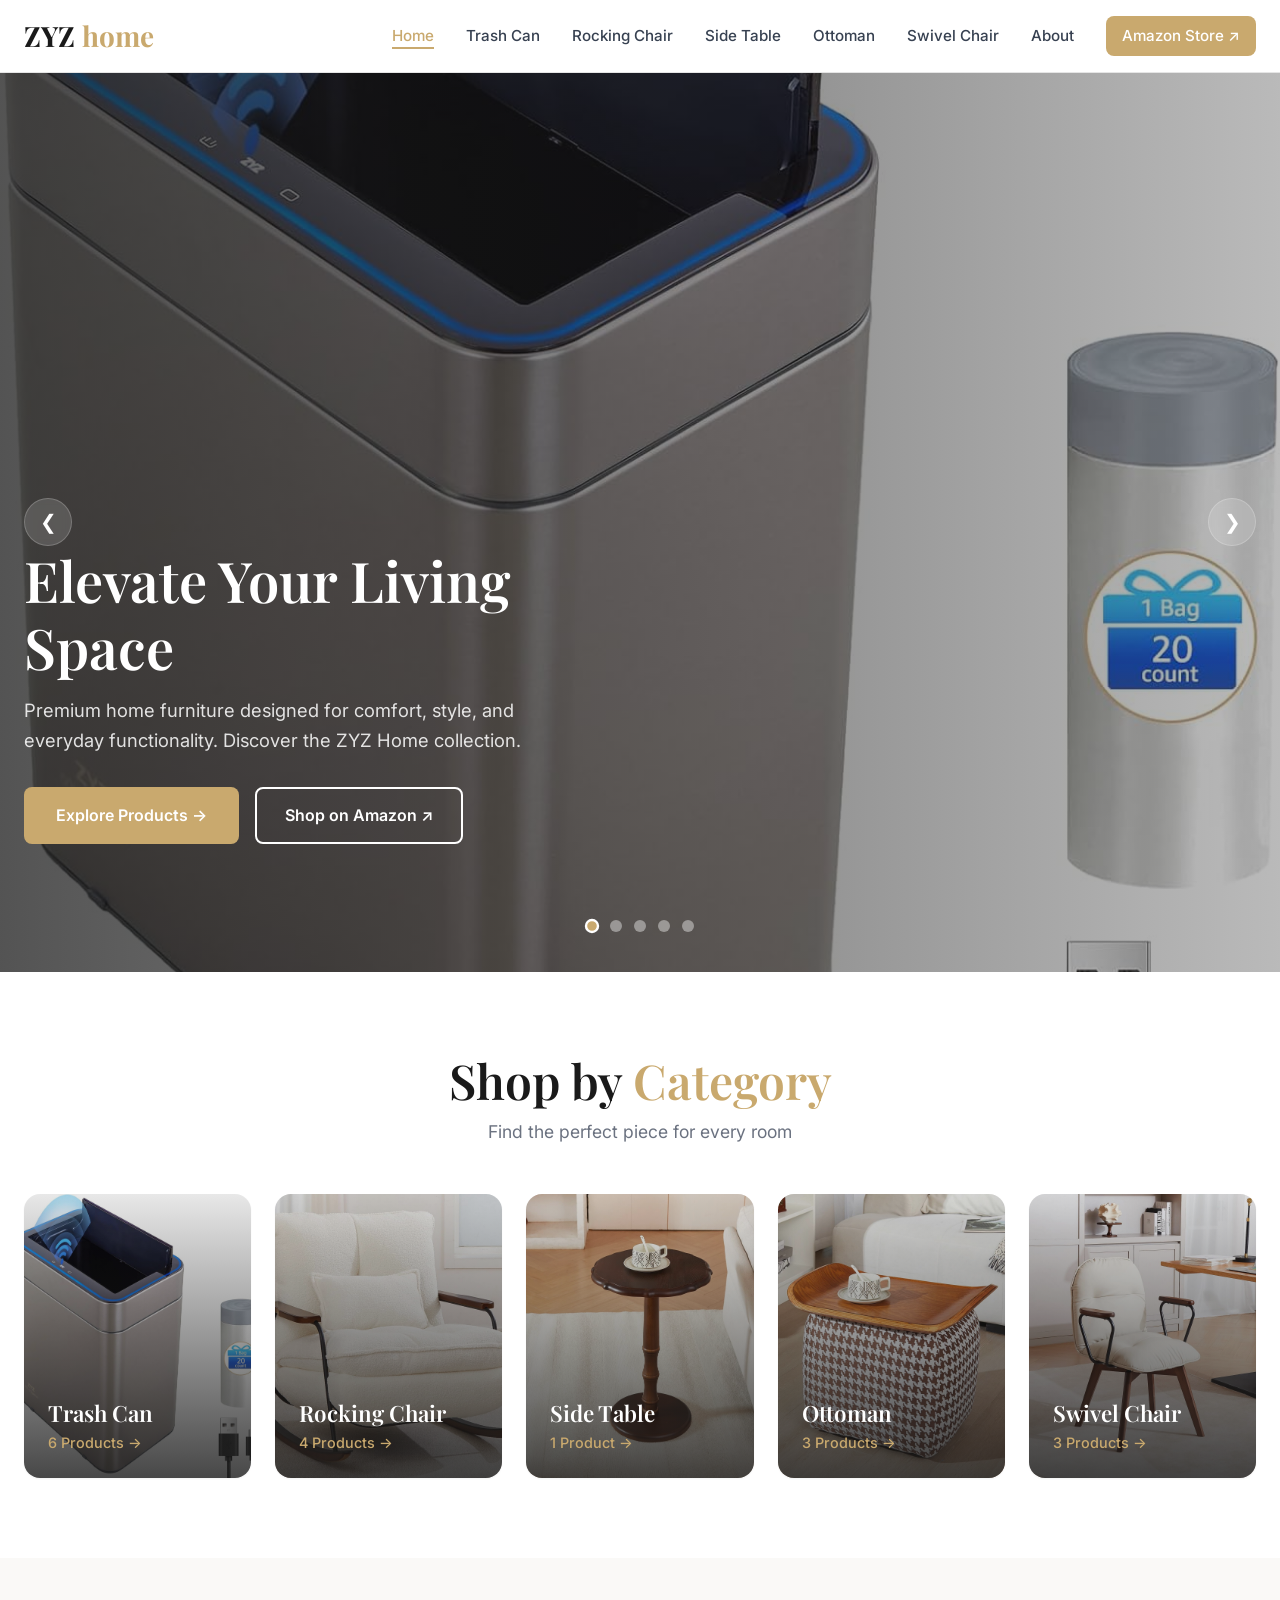
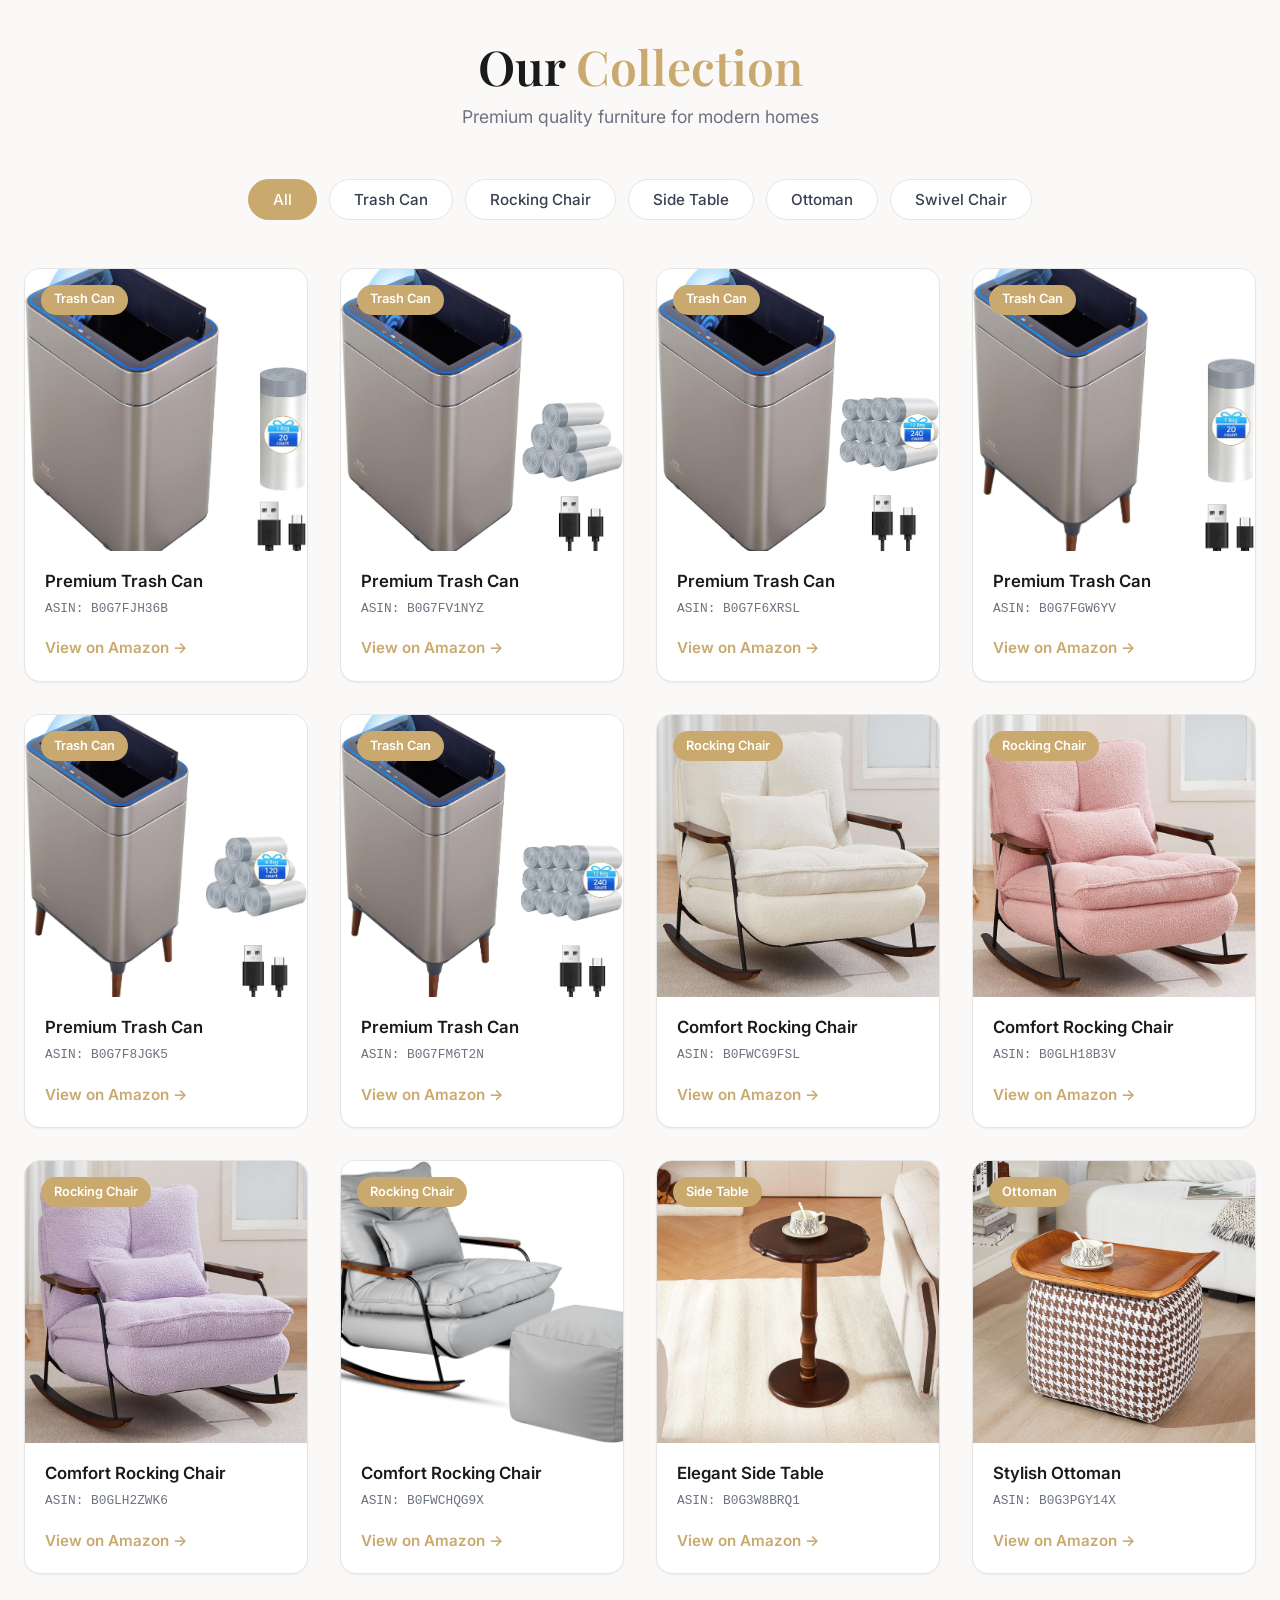
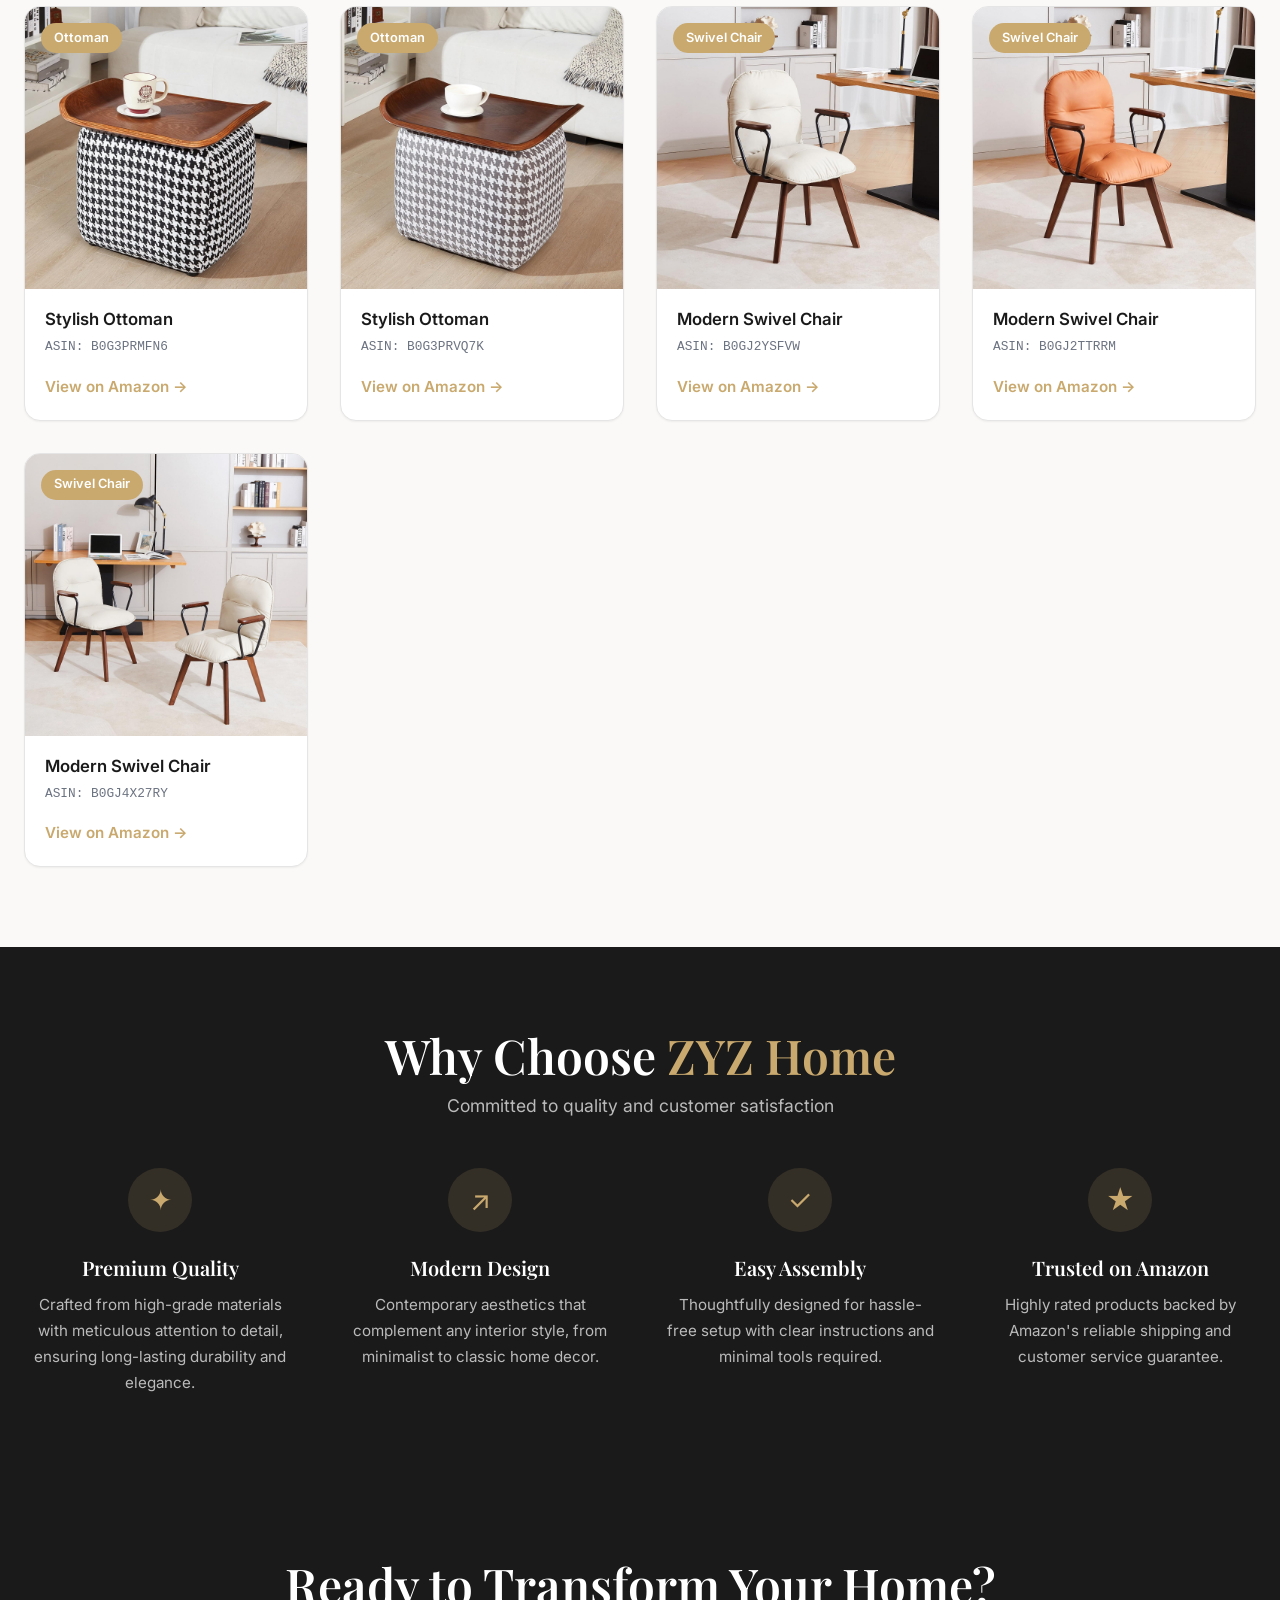
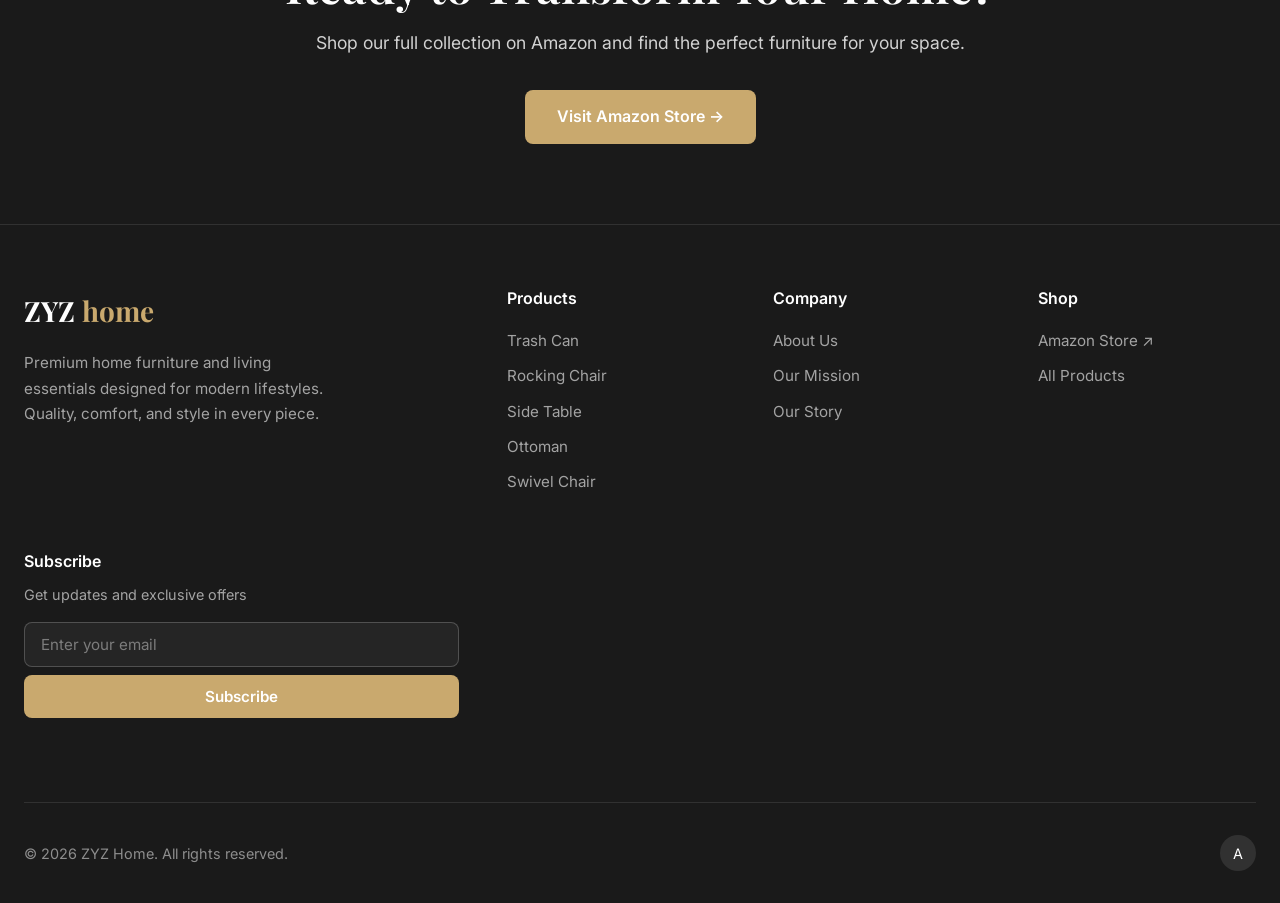
==== commit 40347548: "feat: add email subscription and pageview tracking features - Add subscribe form in footer for all p" ====
--- a/index.html
+++ b/index.html
@@ -511,6 +511,15 @@
             <li><a href="#products">All Products</a></li>
           </ul>
         </div>
+        <div class="footer-subscribe">
+          <h4>Subscribe</h4>
+          <p>Get updates and exclusive offers</p>
+          <form id="subscribeForm" class="subscribe-form" novalidate>
+            <input type="email" id="subscribeEmail" name="email" placeholder="Enter your email" required>
+            <button type="submit" class="subscribe-btn">Subscribe</button>
+          </form>
+          <div id="subscribeMessage" class="subscribe-message"></div>
+        </div>
       </div>
       <div class="footer-bottom">
         <p>© <span id="year"></span> ZYZ Home. All rights reserved.</p>
--- a/css/style.css
+++ b/css/style.css
@@ -930,6 +930,90 @@
 }
 
 /* ==========================================
+   Subscribe Form
+   ========================================== */
+.footer-subscribe h4 {
+  font-family: var(--font-body);
+  font-size: 1rem;
+  font-weight: 600;
+  margin-bottom: 0.75rem;
+  color: var(--white);
+}
+
+.footer-subscribe p {
+  color: rgba(255, 255, 255, 0.6);
+  font-size: 0.9rem;
+  margin-bottom: 1rem;
+}
+
+.subscribe-form {
+  display: flex;
+  gap: 0.5rem;
+  flex-direction: column;
+}
+
+.subscribe-form input {
+  width: 100%;
+  padding: 0.75rem 1rem;
+  border-radius: var(--radius);
+  border: 1px solid rgba(255, 255, 255, 0.2);
+  background: rgba(255, 255, 255, 0.05);
+  color: var(--white);
+  font-size: 0.95rem;
+  font-family: inherit;
+  transition: var(--transition);
+}
+
+.subscribe-form input::placeholder {
+  color: rgba(255, 255, 255, 0.4);
+}
+
+.subscribe-form input:focus {
+  outline: none;
+  border-color: var(--accent);
+  background: rgba(255, 255, 255, 0.1);
+}
+
+.subscribe-btn {
+  width: 100%;
+  padding: 0.75rem 1rem;
+  border-radius: var(--radius);
+  background: var(--accent);
+  color: var(--white);
+  font-weight: 600;
+  font-size: 0.95rem;
+  font-family: inherit;
+  border: none;
+  cursor: pointer;
+  transition: var(--transition);
+}
+
+.subscribe-btn:hover {
+  background: var(--white);
+  color: var(--primary);
+}
+
+.subscribe-btn:disabled {
+  opacity: 0.6;
+  cursor: not-allowed;
+}
+
+.subscribe-message {
+  margin-top: 0.75rem;
+  font-size: 0.85rem;
+  font-weight: 500;
+  min-height: 1.5rem;
+}
+
+.subscribe-message.success {
+  color: #10b981;
+}
+
+.subscribe-message.error {
+  color: #ef4444;
+}
+
+/* ==========================================
    Responsive Design
    ========================================== */
 @media (max-width: 1024px) {
